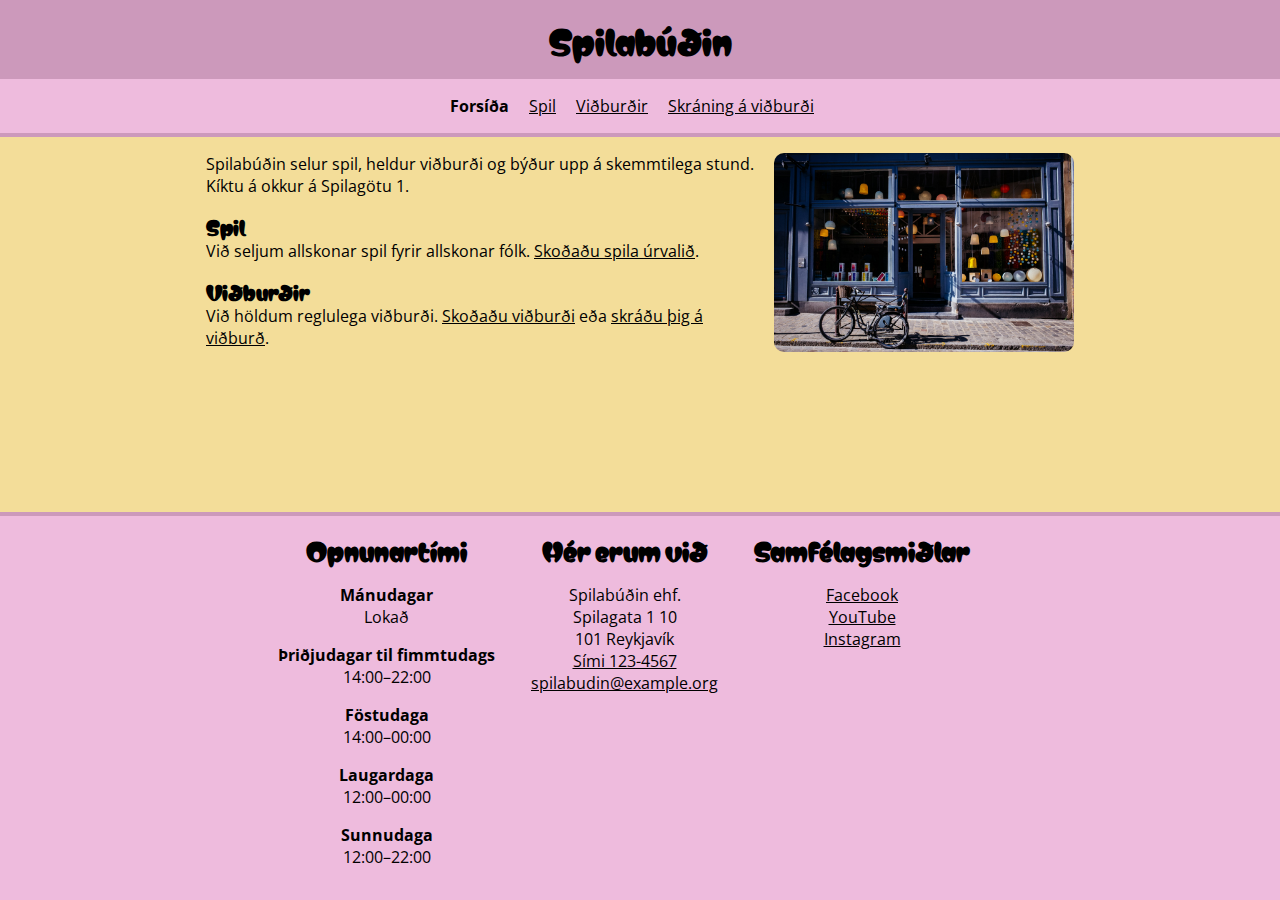
==== index.html @ ceada81b "First commit, nota sýnilaus kennara" ====
<!DOCTYPE html>
<html lang="is">

<head>
  <meta charset="utf-8">
  <title>Spilabúðin</title>
  <link rel="stylesheet" href="./styles.css">
  <meta name="description"
    content="Spilabúðin selur spil, heldur viðburði og býður upp á skemmtilega stund. Kíktu á okkur á Spilagötu 1.">
  <meta property="og:title" content="Spilabúðin">
  <meta property="og:description"
    content="Spilabúðin selur spil, heldur viðburði og býður upp á skemmtilega stund. Kíktu á okkur á Spilagötu 1.">
  <meta property="og:image" content="./myndir/sharing.jpg">
</head>

<body>
  <div class="wrapper">
    <header>
      <h1>Spilabúðin</h1>
    </header>

    <p class="sr-only"><a href="#efni">Beint í efni</a></p>

    <nav>
      <ul>
        <li><strong>Forsíða</strong></li>
        <li><a href="sidur/spil.html">Spil</a></li>
        <li><a href="sidur/vidburdir.html">Viðburðir</a></li>
        <li><a href="sidur/skraning.html">Skráning á viðburði</a></li>
      </ul>
    </nav>

    <main id="efni">
      <div class="content">
        <img src="./myndir/spilabudin.jpg"
          alt="Inngangur að Spilabúðinni, blámálað hús með stórum gluggum. Í gluggunum eru litríkir hlutir. Fyrir framan húsið er hjól.">

        <p>Spilabúðin selur spil, heldur viðburði og býður upp á skemmtilega stund. Kíktu á okkur á Spilagötu 1.</p>
        <section>
          <h3>Spil</h3>
          <p>Við seljum allskonar spil fyrir allskonar fólk. <a href="./sidur/spil.html">Skoðaðu spila úrvalið</a>.</p>
        </section>

        <section>
          <h3>Viðburðir</h3>
          <p>Við höldum reglulega viðburði. <a href="./sidur/vidburdir.html">Skoðaðu viðburði</a> eða <a
              href="./sidur/skraning.html">skráðu þig á viðburð</a>.</p>
        </section>
      </div>
    </main>

    <footer>
      <section>
        <h2>Opnunartími</h2>
        <dl>
          <dt>Mánudagar</dt>
          <dd>Lokað</dd>
          <dt>Þriðjudagar til fimmtudags</dt>
          <dd>14:00–22:00</dd>
          <dt>Föstudaga</dt>
          <dd>14:00–00:00</dd>
          <dt>Laugardaga</dt>
          <dd>12:00–00:00</dd>
          <dt>Sunnudaga</dt>
          <dd>12:00–22:00</dd>
        </dl>
      </section>

      <section>
        <h2>Hér erum við</h2>
        <ul>
          <li>Spilabúðin ehf.</li>
          <li>Spilagata 1 10</li>
          <li>101 Reykjavík</li>
          <li><a href="tel:1234567">Sími 123-4567</a></li>
          <li>
            <a href="mailto:spilabudin@example.org">spilabudin@example.org</a>
          </li>
        </ul>
      </section>

      <section>
        <h2>Samfélagsmiðlar</h2>
        <ul>
          <li><a href="https://www.facebook.com/HaskoliIslands/">Facebook</a></li>
          <li><a href="https://www.youtube.com/user/HIvarp">YouTube</a></li>
          <li><a href="https://www.instagram.com/haskoli_islands/">Instagram</a></li>
        </ul>
      </section>
    </footer>
  </div>

</body>

</html>
---- styles.css ----
/* Setjum inn „reset“ sem fjarlægir margin og padding af öllu */
* {
  margin: 0;
  padding: 0;
}

/* Reiknum stærð á öllum boxum sem border-box */
html {
  box-sizing: border-box;
}
/* og látum erfast á allt */
*,
*:before,
*:after {
  box-sizing: inherit;
}

/* hjálpar class sem felur sjónrænt en skjálesarar lesa */
.sr-only:not(:focus):not(:active) {
  clip: rect(0 0 0 0);
  clip-path: inset(50%);
  height: 1px;
  overflow: hidden;
  position: absolute;
  white-space: nowrap;
  width: 1px;
}

/* Almennt */

/** Letur og stærðir **/

/*** Grunnstærð er 16px ***/
html {
  font-size: 16px;
}

/*** Leturgerðir sem við sækjum úr fonts/ möppu ***/
@font-face {
  font-family: 'Matemasie-Regular';
  font-style: normal;
  font-weight: 400;
  src: url('./fonts/Matemasie-Regular.ttf') format('woff2');
}

@font-face {
  font-family: 'Open Sans';
  font-style: normal;
  font-weight: 400;
  src: url('./fonts/OpenSans-VariableFont_wdth\,wght.ttf') format('woff2');
}

@font-face {
  font-family: 'Open Sans';
  font-weight: 700;
  src: url('./fonts/OpenSans-VariableFont_wdth\,wght.ttf') format('woff2');
}

/*** Allt meginmál notar open sans ***/
html,
input,
select,
button {
  font-family: 'Open Sans', Arial, Helvetica, sans-serif;
}

/*** Allar fyrirsagnir nota Matemasie regular ***/
h1,
h2,
h3,
legend {
  font-family: 'Matemasie-Regular', 'Comic Sans MS', cursive;
}

/** Lætur myndir aldrei taka meira pláss en foreldri skilgreinir **/
img {
  max-width: 100%;
}

/** Litur á hlekkjum erfist frá foreldri **/
a {
  color: inherit;
}

/** „Til baka á forsíðu“ hlekkur **/
.back {
  margin-top: 1em;
}

/**
 * Eftirfarandi setur upp grunn umbrot (layout) síðu með flexbox.
 * Við förum yfir flexbox í viku 4 en þangað til er hægt að nota þetta
 * sem grunn og án breytinga.
 * Athugið að til þess að þetta virki þar að setja <div class="wrapper"> utan um allt efni 
 * innan <body>.
 */
.wrapper {
  display: flex;
  flex-direction: column;
  width: 100%;
  min-height: 100vh;

  background-color: #f3dd99;
}

.wrapper main {
  flex: 1;
}

/* Það sem fylgir er tillaga að uppbyggingu á selectorum fyrir verkefnið */

/** Haus á síðum **/

header {
  padding: 1em 1.5em;
  background-color: #cc99bb;
  text-align: center;
}

/** Valmynd **/

nav {
  margin-bottom: 1rem;
  padding: 1rem;
  border-bottom: 4px solid #cc99bb;

  background-color: #eebbdd;
}

nav ul {
  list-style: none;
  text-align: center;
}

nav ul li {
  display: inline-block;
  margin-right: 1rem;
}

/** Meginmál og efni forsíðu **/

main {
  margin: 0 auto 2em auto;
  padding-left: 1rem;
  padding-right: 1rem;
  width: 100%;
  max-width: 900px;
}

main p,
main section {
  margin-bottom: 1rem;
}

main img {
  float: right;
  margin-left: 1rem;
  margin-bottom: 1rem;
  max-width: 300px;
  border-radius: 10px;
}

/** Fótur **/

footer {
  padding: 1rem;
  border-top: 4px solid #cc99bb;
  background-color: #eebbdd;
  text-align: center;
}

footer > section {
  display: inline-block;
  vertical-align: top;
  max-width: 250px;
  margin-right: 2em;
}

footer ul {
  list-style: none;
}

footer h2 {
  margin-bottom: 1rem;
}

/*** Opnunartími ***/

dt {
  font-weight: bold;
}

dd {
  margin-bottom: 1rem;
}

/** Spilasíða, töflustílar **/

table {
  margin-bottom: 1rem;
  border-spacing: 0;
}

table th,
table td {
  padding: 0.5rem;
  text-align: left;
}

table tr th:first-child,
table tr td:first-child {
  border-top-left-radius: 5px;
  border-bottom-left-radius: 5px;
}

table tr th:last-child,
table tr td:last-child {
  border-top-right-radius: 5px;
  border-bottom-right-radius: 5px;
}

table tbody tr:nth-child(2n + 1) {
  background-color: #eebbdd;
}

table img {
  width: 100%;
  min-width: 200px;
}

table td:last-child {
  white-space: nowrap;
}

/** Viðburðir **/

.event {
  clear: left;

  width: 100%;
  margin-bottom: 2rem;
}

.event .title {
  margin-bottom: 1rem;
}

.event .content {
  width: 100%;
}

.event img {
  float: left;

  margin-right: 1rem;
  margin-bottom: 1rem;
}

.event .register {
  clear: both;
}

/** Skráningarform **/

fieldset {
  margin-bottom: 1rem;
  border: 0;
}

fieldset legend {
  margin-bottom: 1rem;
  font-size: 1.5rem;
}

fieldset div {
  width: 100%;
  max-width: 400px;
  margin-bottom: 1rem;
}

fieldset div label {
  display: block;
}

fieldset input,
fieldset select,
fieldset textarea {
  padding: 0.5rem;
  width: 100%;
  border: 1px solid #000000;

  background-color: #ffffff;
}

fieldset input[type='checkbox'] {
  display: inline-block;
  margin-right: 0.5rem;
  width: auto;
}

form button {
  display: inline-block;
  padding: 0.5rem 1rem;
  border-radius: 5px;
  border-width: 1px;
  background-color: #eebbdd;
}
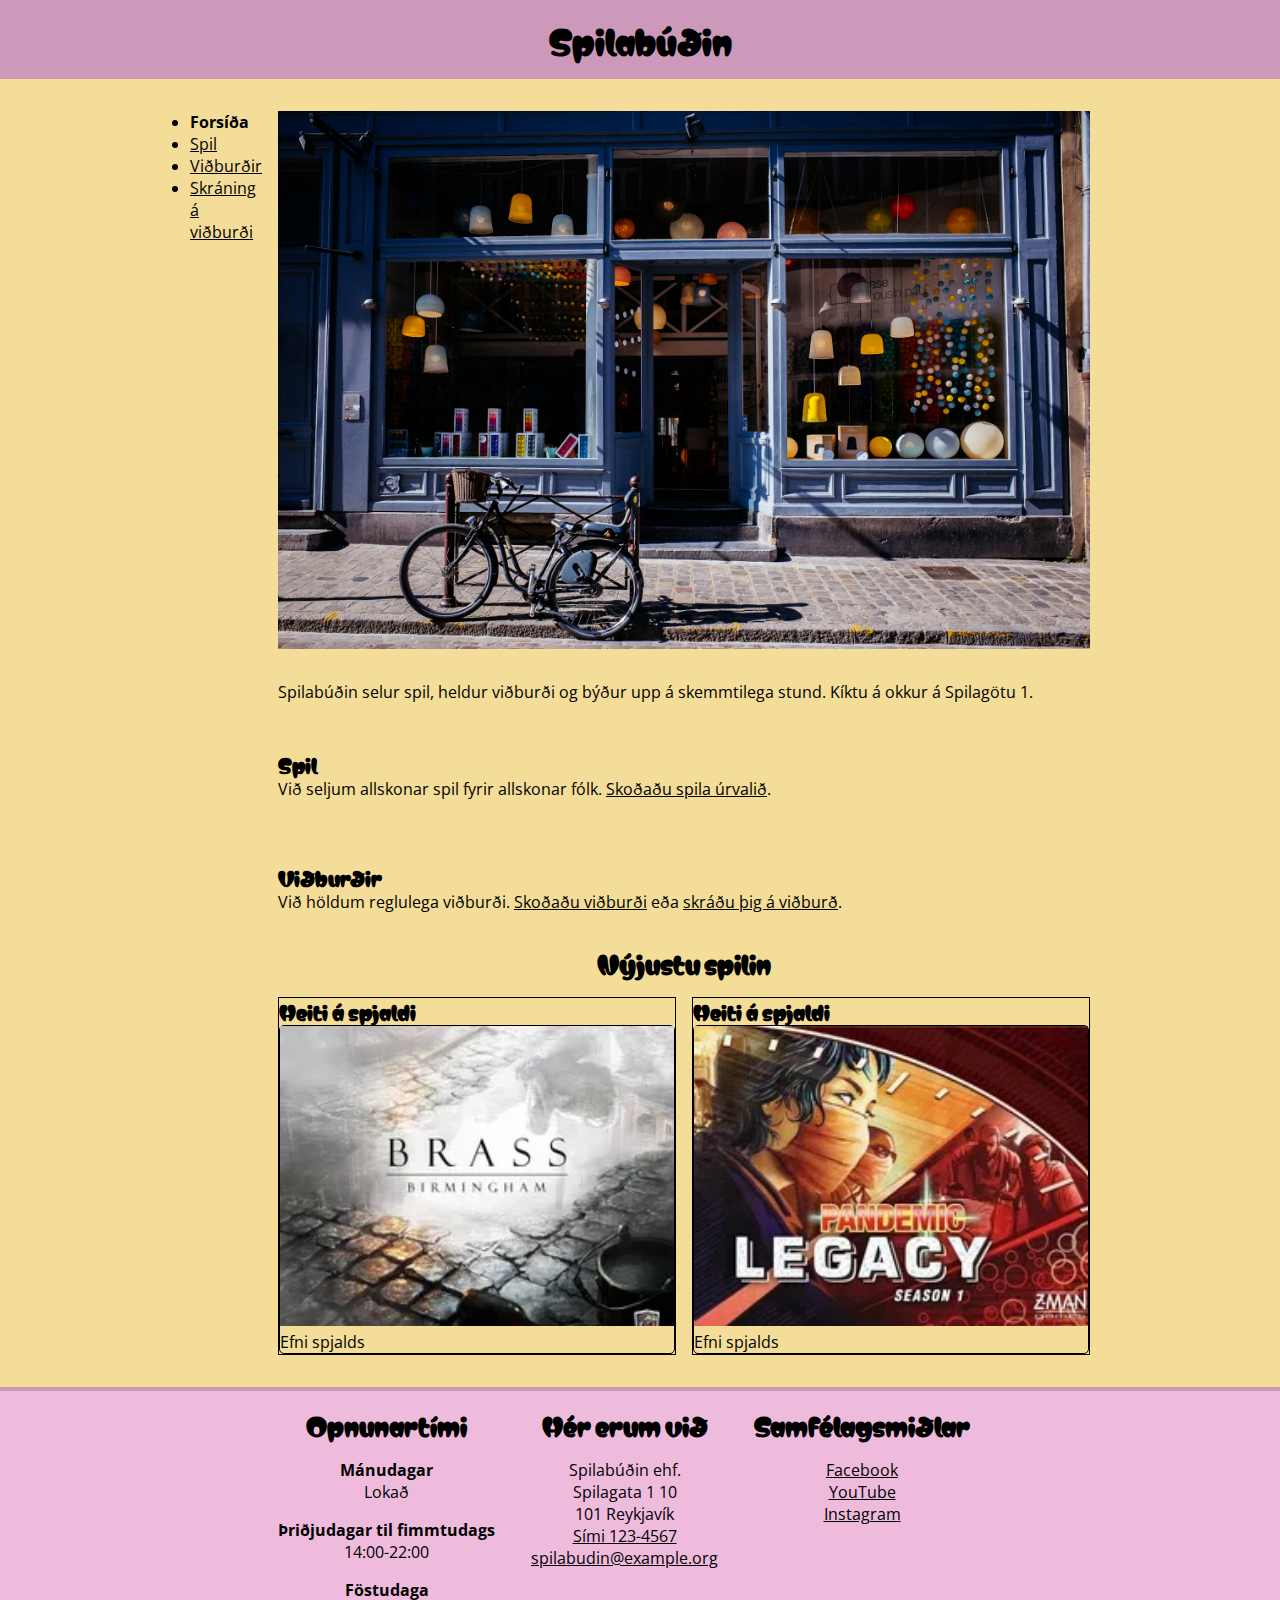
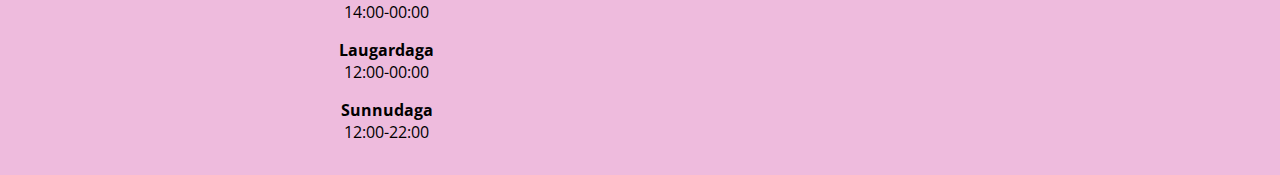
==== commit cf4e3181: "Breytingar eftir fyrirlestur 5.3" ====
--- a/index.html
+++ b/index.html
@@ -21,33 +21,62 @@
 
     <p class="sr-only"><a href="#efni">Beint í efni</a></p>
 
-    <nav>
-      <ul>
-        <li><strong>Forsíða</strong></li>
-        <li><a href="sidur/spil.html">Spil</a></li>
-        <li><a href="sidur/vidburdir.html">Viðburðir</a></li>
-        <li><a href="sidur/skraning.html">Skráning á viðburði</a></li>
-      </ul>
-    </nav>
+    <div class="wrapper-content">
+      <nav>
+        <ul>
+          <li><strong>Forsíða</strong></li>
+          <li><a href="sidur/spil.html">Spil</a></li>
+          <li><a href="sidur/vidburdir.html">Viðburðir</a></li>
+          <li><a href="sidur/skraning.html">Skráning á viðburði</a></li>
+        </ul>
+      </nav>
 
-    <main id="efni">
-      <div class="content">
-        <img src="./myndir/spilabudin.jpg"
-          alt="Inngangur að Spilabúðinni, blámálað hús með stórum gluggum. Í gluggunum eru litríkir hlutir. Fyrir framan húsið er hjól.">
+      <main id="efni">
+        <div class="content">
+          <img src="./myndir/spilabudin.jpg"
+            alt="Inngangur að Spilabúðinni, blámálað hús með stórum gluggum. Í gluggunum eru litríkir hlutir. Fyrir framan húsið er hjól.">
 
-        <p>Spilabúðin selur spil, heldur viðburði og býður upp á skemmtilega stund. Kíktu á okkur á Spilagötu 1.</p>
-        <section>
-          <h3>Spil</h3>
-          <p>Við seljum allskonar spil fyrir allskonar fólk. <a href="./sidur/spil.html">Skoðaðu spila úrvalið</a>.</p>
-        </section>
+          <p>Spilabúðin selur spil, heldur viðburði og býður upp á skemmtilega stund. Kíktu á okkur á Spilagötu 1.</p>
+          <section>
+            <h3>Spil</h3>
+            <p>
+              Við seljum allskonar spil fyrir allskonar fólk. 
+              <a href="./sidur/spil.html">Skoðaðu spila úrvalið</a>.
+            </p>
+          </section>
 
-        <section>
-          <h3>Viðburðir</h3>
-          <p>Við höldum reglulega viðburði. <a href="./sidur/vidburdir.html">Skoðaðu viðburði</a> eða <a
-              href="./sidur/skraning.html">skráðu þig á viðburð</a>.</p>
-        </section>
-      </div>
-    </main>
+          <section>
+            <h3>Viðburðir</h3>
+            <p>
+              Við höldum reglulega viðburði. 
+              <a href="./sidur/vidburdir.html">Skoðaðu viðburði</a> eða 
+              <a href="./sidur/skraning.html">skráðu þig á viðburð</a>.
+            </p>
+          </section>
+        </div>
+
+        <div class="cards">
+          <h2 class="title">Nýjustu spilin</h2>
+          <div class="content">
+            <section class="card">
+              <h3 class="title">Heiti á spjaldi</h3>
+              <div class="content">
+                <div class="image"><img src="myndir/brass.jpg" alt=""></div>
+                <div class="text">Efni spjalds</div>
+              </div>
+            </section>
+            
+            <section class="card">
+              <h3 class="title">Heiti á spjaldi</h3>
+              <div class="content">
+                <div class="image"><img src="myndir//pandemic.jpg" alt=""></div>
+                <div class="text">Efni spjalds</div>
+              </div>
+            </section>
+          </div>
+        </div>
+      </main>
+    </div>
 
     <footer>
       <section>
@@ -56,13 +85,13 @@
           <dt>Mánudagar</dt>
           <dd>Lokað</dd>
           <dt>Þriðjudagar til fimmtudags</dt>
-          <dd>14:00–22:00</dd>
+          <dd>14:00-22:00</dd>
           <dt>Föstudaga</dt>
-          <dd>14:00–00:00</dd>
+          <dd>14:00-00:00</dd>
           <dt>Laugardaga</dt>
-          <dd>12:00–00:00</dd>
+          <dd>12:00-00:00</dd>
           <dt>Sunnudaga</dt>
-          <dd>12:00–22:00</dd>
+          <dd>12:00-22:00</dd>
         </dl>
       </section>
 
--- a/styles.css
+++ b/styles.css
@@ -26,13 +26,53 @@
   width: 1px;
 }
 
+/* Stillingar */
+
+:root {
+  --font-size-base: 16px;
+  --font-size-headings: 1.5rem;
+
+  /* Grunn bilið okkar er 1rem == 16px */
+  --spacing: 1rem;
+
+  /* Hámarks og lágmarks breidd á efni */
+  --max-width: 1200px;
+  --min-width-image: 200px;
+  --max-width-image: 300px;
+  --max-width-footer-section: 250px;
+
+  /* Border breiddir */
+  --border-width: 1px;
+  --border-radius-regular: 5px;
+  --border-radius-image: 10px;
+  --border-regular: 1px solid #000;
+
+  /* Litir */
+  /** Litir með nafni **/
+  --color-yellow: #f3dd99;
+  --color-white: #ffffff;
+  --color-purple: #eebbdd;
+  --color-purple-dark: #cc99bb;
+
+  /** Litir með notkun **/
+  --color-background-primary: var(--color-yellow);
+  --color-background-secondary: var(--color-purple);
+  --color-background-form: var(--color-white);
+  --color-border-with-background: var(--color-purple-dark);
+
+  /* Letur stillingar */
+  --font-base-size: 1rem;
+  --font-family-base: 'Open Sans', Arial, Helvetica, sans-serif;
+  --font-family-heading: 'Matemasie-Regular', 'Comic Sans MS', cursive;
+}
+
 /* Almennt */
 
 /** Letur og stærðir **/
 
 /*** Grunnstærð er 16px ***/
 html {
-  font-size: 16px;
+  font-size: var(--font-size-base);
 }
 
 /*** Leturgerðir sem við sækjum úr fonts/ möppu ***/
@@ -61,7 +101,7 @@
 input,
 select,
 button {
-  font-family: 'Open Sans', Arial, Helvetica, sans-serif;
+  font-family: var(--font-family-base);
 }
 
 /*** Allar fyrirsagnir nota Matemasie regular ***/
@@ -69,7 +109,7 @@
 h2,
 h3,
 legend {
-  font-family: 'Matemasie-Regular', 'Comic Sans MS', cursive;
+  font-family: var(--font-family-heading);
 }
 
 /** Lætur myndir aldrei taka meira pláss en foreldri skilgreinir **/
@@ -84,7 +124,7 @@
 
 /** „Til baka á forsíðu“ hlekkur **/
 .back {
-  margin-top: 1em;
+  margin-top: var(--spacing);
 }
 
 /**
@@ -97,14 +137,25 @@
 .wrapper {
   display: flex;
   flex-direction: column;
+  align-items: center;
+  gap: var(--spacing);
+
   width: 100%;
   min-height: 100vh;
 
-  background-color: #f3dd99;
-}
-
-.wrapper main {
+  background-color: var(--color-background-primary);
+}
+
+.wrapper .wrapper-content {
+  margin-top: var(--spacing);
   flex: 1;
+}
+
+.wrapper-content {
+  display: flex;
+  gap: var(--spacing);
+  width: 100%;
+  max-width: 900px;
 }
 
 /* Það sem fylgir er tillaga að uppbyggingu á selectorum fyrir verkefnið */
@@ -113,38 +164,24 @@
 
 header {
   padding: 1em 1.5em;
+  width: 100%;
   background-color: #cc99bb;
   text-align: center;
 }
 
 /** Valmynd **/
 
-nav {
-  margin-bottom: 1rem;
-  padding: 1rem;
-  border-bottom: 4px solid #cc99bb;
-
-  background-color: #eebbdd;
-}
-
-nav ul {
-  list-style: none;
-  text-align: center;
-}
-
-nav ul li {
-  display: inline-block;
-  margin-right: 1rem;
-}
 
 /** Meginmál og efni forsíðu **/
 
 main {
-  margin: 0 auto 2em auto;
-  padding-left: 1rem;
-  padding-right: 1rem;
-  width: 100%;
-  max-width: 900px;
+  
+}
+
+main > .content {
+  display: flex;
+  flex-direction: column;
+  gap: calc(var(--spacing) * 2);
 }
 
 main p,
@@ -152,18 +189,92 @@
   margin-bottom: 1rem;
 }
 
-main img {
+/* main img {
   float: right;
   margin-left: 1rem;
   margin-bottom: 1rem;
   max-width: 300px;
   border-radius: 10px;
+} */
+
+/*** Inngangsefni á forsíðu ***/
+
+/* TODO nota úr sýnilausn eða þinni lausn, hér þarf að aðlaga,
+hugsanlega setja nýjan flex container utan um bæði þetta og .cards */
+
+/** Cards **/
+
+.cards {
+  display: flex;
+  flex-direction: column;
+  gap: var(--spacing);
+}
+
+.cards > .title {
+  width: 100%;
+  text-align: center;
+}
+
+.cards > .content {
+  display: flex;
+  gap: var(--spacing);
+  width: 100%;
+}
+
+/** Card **/
+
+.card {
+  border: var(--border-regular);
+  gap: var(--spacing);
+  width: 50%;
+}
+
+.card > .image {
+  width: 100%;
+}
+
+.card .image img {
+  /* TODO nota úr sýnilausn eða þinni lausn */
+  width: 100%;
+  height: 300px;
+  object-fit: cover;
+}
+
+.card > .content {
+  /* TODO nota úr sýnilausn eða þinni lausn */
+}
+
+/**
+ * notum nýja selectora! brotið niður
+ * .card            <- veljum öll .card
+ * :not(            <- nema, við viljum ef _ekki_...
+ *   :has(> .image) <- .image sem strangt barn .card
+ * )                <- endir á :not()
+ * > .content       <- sem er strax barn af .card
+ * Þ.e.a.s. fyrir .card sem hefur ekki .image, setja border + radíus á allt .content
+ */
+ .card:not(:has(> .image)) > .content {
+  border: var(--border-regular);
+  border-radius: var(--border-radius-regular);
+}
+
+.card > .content > .text {
+  flex: 1;
+}
+
+.card > .content > .actions {
+  display: flex;
+  justify-content: space-between;
+  gap: var(--spacing);
+
+  margin-top: var(--spacing);
 }
 
 /** Fótur **/
 
 footer {
   padding: 1rem;
+  width: 100%;
   border-top: 4px solid #cc99bb;
   background-color: #eebbdd;
   text-align: center;
@@ -304,4 +415,4 @@
   border-radius: 5px;
   border-width: 1px;
   background-color: #eebbdd;
-}
+}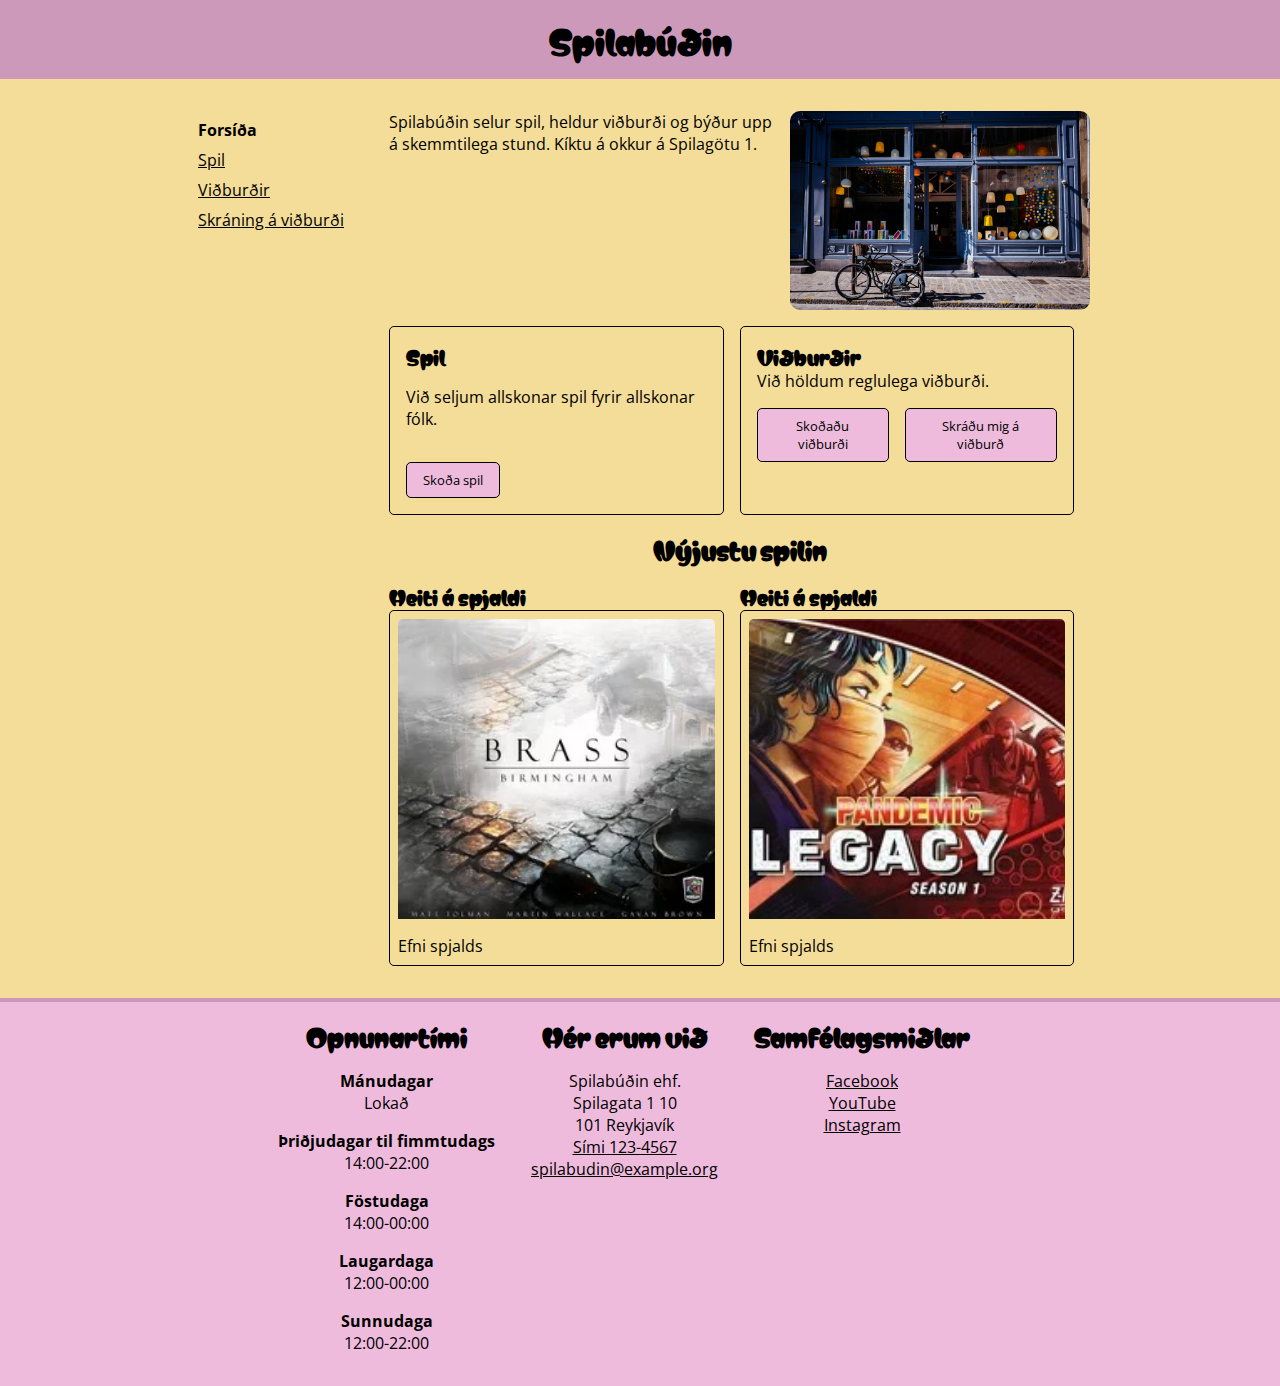
==== commit 1e0c2222: "Breytingar á nav og index, CSS" ====
--- a/index.html
+++ b/index.html
@@ -33,26 +33,35 @@
 
       <main id="efni">
         <div class="content">
-          <img src="./myndir/spilabudin.jpg"
-            alt="Inngangur að Spilabúðinni, blámálað hús með stórum gluggum. Í gluggunum eru litríkir hlutir. Fyrir framan húsið er hjól.">
-
-          <p>Spilabúðin selur spil, heldur viðburði og býður upp á skemmtilega stund. Kíktu á okkur á Spilagötu 1.</p>
-          <section>
-            <h3>Spil</h3>
-            <p>
-              Við seljum allskonar spil fyrir allskonar fólk. 
-              <a href="./sidur/spil.html">Skoðaðu spila úrvalið</a>.
-            </p>
-          </section>
-
-          <section>
-            <h3>Viðburðir</h3>
-            <p>
-              Við höldum reglulega viðburði. 
-              <a href="./sidur/vidburdir.html">Skoðaðu viðburði</a> eða 
-              <a href="./sidur/skraning.html">skráðu þig á viðburð</a>.
-            </p>
-          </section>
+          <div class="front-page">
+            <div class="image"><img src="./myndir/spilabudin.jpg"
+              alt="Inngangur að Spilabúðinni, blámálað hús með stórum gluggum. Í gluggunum eru litríkir hlutir. Fyrir framan húsið er hjól.">
+              <p>Spilabúðin selur spil, heldur viðburði og býður upp á skemmtilega stund. Kíktu á okkur á Spilagötu 1.</p>
+            </div>
+            
+            <div class="content">
+              <section class="index-spil">
+                <h3>Spil</h3>
+                <p>Við seljum allskonar spil fyrir allskonar fólk.</p>                 
+                <a href="./sidur/spil.html"><button>Skoða spil</button></a>
+              </section>
+  
+              <section class="index-vidburdir">
+                <h3>Viðburðir</h3>
+                <p>
+                  Við höldum reglulega viðburði. 
+                </p>
+                <div class="vidburdir-buttons">
+                  <section class="button">
+                    <a href="./sidur/vidburdir.html"><button>Skoðaðu viðburði</button></a>
+                  </section>
+                  <section class="button">
+                    <a href="./sidur/skraning.html"><button>Skráðu mig á viðburð</button></a>
+                  </section>
+                </div>         
+              </section>
+            </div>
+          </div>
         </div>
 
         <div class="cards">
--- a/styles.css
+++ b/styles.css
@@ -104,6 +104,20 @@
   font-family: var(--font-family-base);
 }
 
+button {
+  border: solid 1px #000;
+  display: inline-block;
+  padding: 0.5rem 1rem;
+  border-radius: 5px;
+  border-width: 1px;
+  background-color: #eebbdd;
+  cursor: pointer;
+}
+
+button:hover {
+  background-color: var(--color-border-with-background);
+}
+
 /*** Allar fyrirsagnir nota Matemasie regular ***/
 h1,
 h2,
@@ -171,6 +185,18 @@
 
 /** Valmynd **/
 
+nav {
+  flex: 0 1 200px;
+}
+
+nav ul {
+  list-style: none;
+}
+
+nav ul li {
+  margin: 0.5rem;
+}
+
 
 /** Meginmál og efni forsíðu **/
 
@@ -189,15 +215,43 @@
   margin-bottom: 1rem;
 }
 
-/* main img {
+/*** Inngangsefni á forsíðu ***/
+
+.front-page {
+  display: flex;
+  flex-direction: column;
+}
+
+.front-page .image img {
   float: right;
+  display: block;
   margin-left: 1rem;
   margin-bottom: 1rem;
   max-width: 300px;
   border-radius: 10px;
-} */
-
-/*** Inngangsefni á forsíðu ***/
+}
+
+.front-page > .content {
+  display: flex;
+  gap: var(--spacing);
+  width: 100%;
+}
+
+.index-spil,
+.index-vidburdir {
+  width: calc(50% - var(--spacing));
+  display: flex;
+  flex-direction: column;
+  padding: var(--spacing);
+  border: var(--border-regular);
+  border-radius: var(--border-radius-regular);
+}
+
+.index-spil,
+.index-vidburdir .vidburdir-buttons {
+  display: flex;
+  gap: var(--spacing);
+}
 
 /* TODO nota úr sýnilausn eða þinni lausn, hér þarf að aðlaga,
 hugsanlega setja nýjan flex container utan um bæði þetta og .cards */
@@ -224,9 +278,10 @@
 /** Card **/
 
 .card {
-  border: var(--border-regular);
-  gap: var(--spacing);
-  width: 50%;
+  display: flex;
+  flex-direction: column;
+
+  width: calc(50% - var(--spacing));
 }
 
 .card > .image {
@@ -234,14 +289,28 @@
 }
 
 .card .image img {
-  /* TODO nota úr sýnilausn eða þinni lausn */
+  display: block;
+
+  border-top-left-radius: var(--border-radius-regular);
+  border-top-right-radius: var(--border-radius-regular);
   width: 100%;
   height: 300px;
   object-fit: cover;
+  object-position: 50% 50%;
 }
 
 .card > .content {
-  /* TODO nota úr sýnilausn eða þinni lausn */
+  flex: 1;
+
+  display: flex;
+  flex-direction: column;
+  gap: var(--spacing);
+
+  padding: calc(var(--spacing) / 2);
+  border: var(--border-regular);
+  border-top: 0;
+  border-bottom-left-radius: var(--border-radius-regular);
+  border-bottom-right-radius: var(--border-radius-regular);
 }
 
 /**
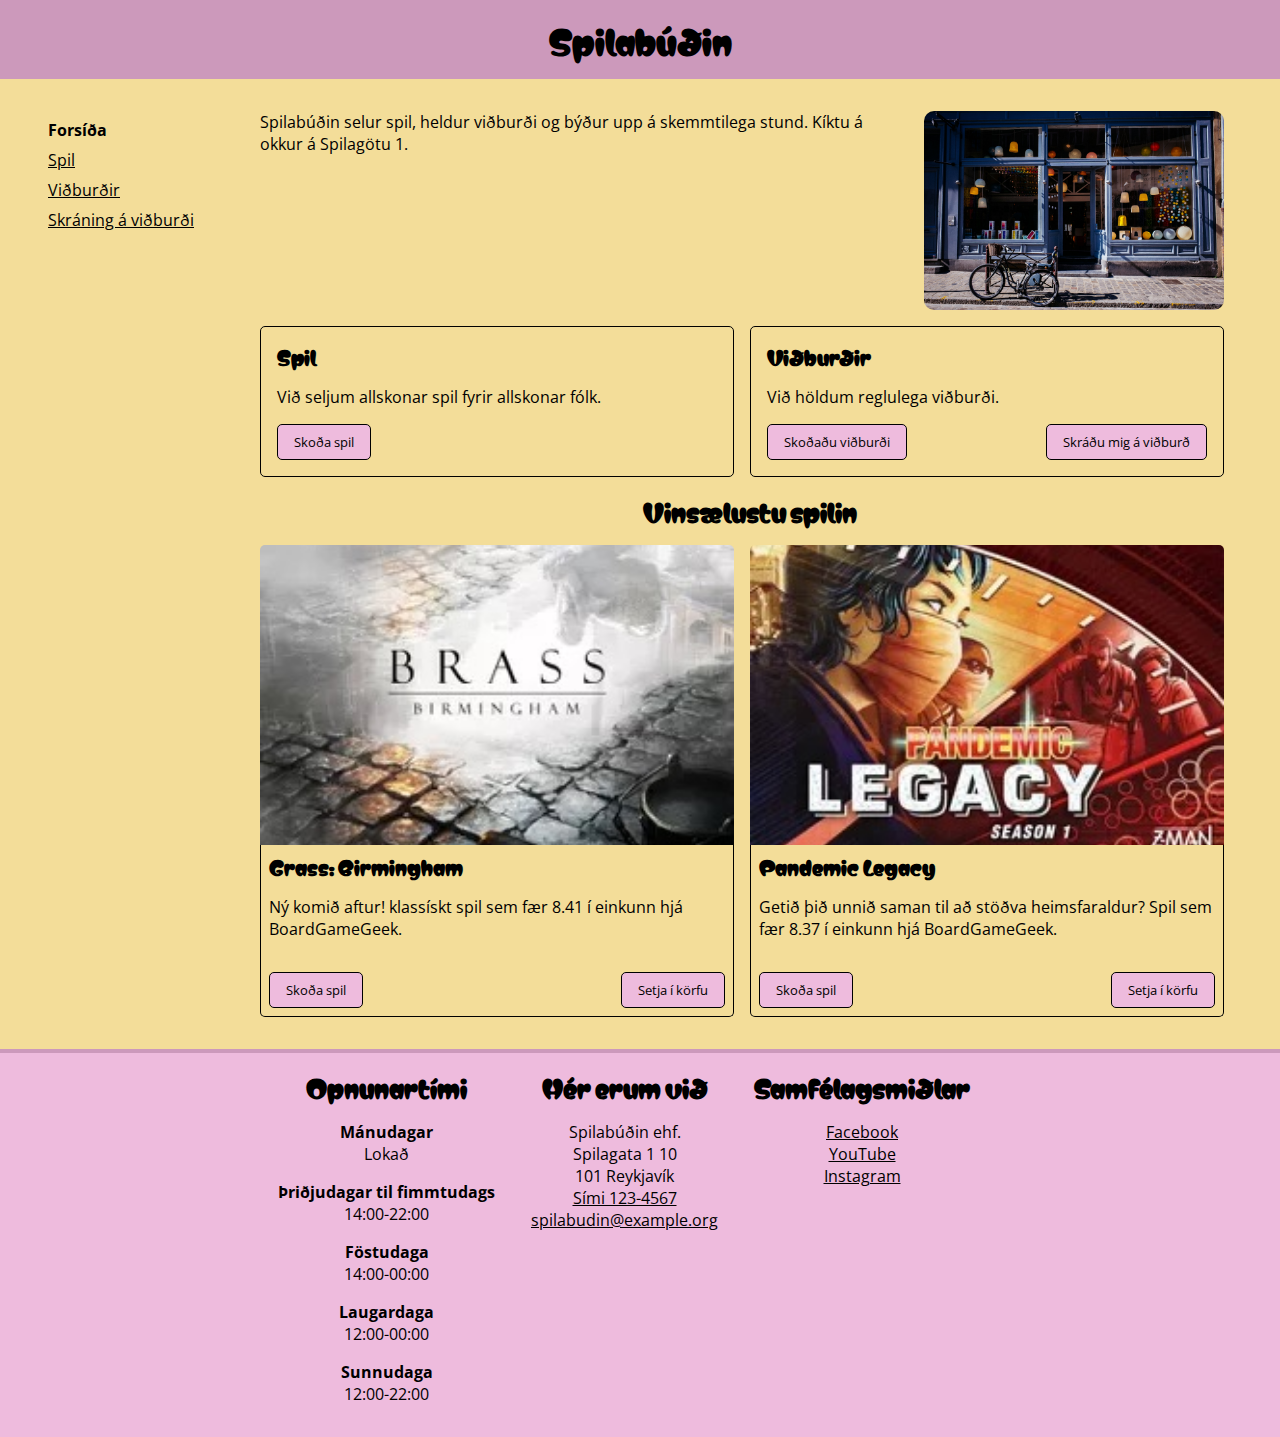
==== commit c941f4a3: "index og skraning" ====
--- a/index.html
+++ b/index.html
@@ -42,22 +42,20 @@
             <div class="content">
               <section class="index-spil">
                 <h3>Spil</h3>
-                <p>Við seljum allskonar spil fyrir allskonar fólk.</p>                 
+                <div class="text">
+                  Við seljum allskonar spil fyrir allskonar fólk.
+                </div>                 
                 <a href="./sidur/spil.html"><button>Skoða spil</button></a>
               </section>
   
               <section class="index-vidburdir">
                 <h3>Viðburðir</h3>
-                <p>
+                <div class="text">
                   Við höldum reglulega viðburði. 
-                </p>
-                <div class="vidburdir-buttons">
-                  <section class="button">
-                    <a href="./sidur/vidburdir.html"><button>Skoðaðu viðburði</button></a>
-                  </section>
-                  <section class="button">
-                    <a href="./sidur/skraning.html"><button>Skráðu mig á viðburð</button></a>
-                  </section>
+                </div>
+                <div class="actions">                 
+                  <a href="./sidur/vidburdir.html"><button>Skoðaðu viðburði</button></a>                 
+                  <a href="./sidur/skraning.html"><button>Skráðu mig á viðburð</button></a>                 
                 </div>         
               </section>
             </div>
@@ -65,21 +63,39 @@
         </div>
 
         <div class="cards">
-          <h2 class="title">Nýjustu spilin</h2>
+          <h2 class="title">Vinsælustu spilin</h2>
           <div class="content">
             <section class="card">
-              <h3 class="title">Heiti á spjaldi</h3>
+              <div class="image">
+                <img src="myndir/brass.jpg" alt="">
+              </div>
               <div class="content">
-                <div class="image"><img src="myndir/brass.jpg" alt=""></div>
-                <div class="text">Efni spjalds</div>
+                <h3 class="title">Grass: Birmingham</h3>
+                <div class="text">
+                  Ný komið aftur! klassískt spil sem fær 8.41 í einkunn
+                  hjá BoardGameGeek.
+                </div>
+                <div class="actions">
+                  <a href="/sidur/spil.html"><button>Skoða spil</button></a>
+                  <a href="#"><button>Setja í körfu</button></a>
+                </div>
               </div>
             </section>
             
             <section class="card">
-              <h3 class="title">Heiti á spjaldi</h3>
+              <div class="image">
+                <img src="myndir/pandemic.jpg" alt="">
+              </div>
               <div class="content">
-                <div class="image"><img src="myndir//pandemic.jpg" alt=""></div>
-                <div class="text">Efni spjalds</div>
+                <h3 class="title">Pandemic Legacy</h3>
+                <div class="text">
+                  Getið þið unnið saman til að stöðva heimsfaraldur?
+                  Spil sem fær 8.37 í einkunn hjá BoardGameGeek.
+                </div>
+                <div class="actions">
+                  <a href="/sidur/spil.html"><button>Skoða spil</button></a>
+                  <a href="#"><button>Setja í körfu</button></a>
+                </div>
               </div>
             </section>
           </div>
--- a/styles.css
+++ b/styles.css
@@ -169,7 +169,7 @@
   display: flex;
   gap: var(--spacing);
   width: 100%;
-  max-width: 900px;
+  max-width: 1200px;
 }
 
 /* Það sem fylgir er tillaga að uppbyggingu á selectorum fyrir verkefnið */
@@ -186,7 +186,8 @@
 /** Valmynd **/
 
 nav {
-  flex: 0 1 200px;
+  flex: 0 1 250px;
+  width: 250px;
 }
 
 nav ul {
@@ -201,7 +202,7 @@
 /** Meginmál og efni forsíðu **/
 
 main {
-  
+  width: 100%;
 }
 
 main > .content {
@@ -225,6 +226,7 @@
 .front-page .image img {
   float: right;
   display: block;
+  margin-right: 1rem;
   margin-left: 1rem;
   margin-bottom: 1rem;
   max-width: 300px;
@@ -242,15 +244,20 @@
   width: calc(50% - var(--spacing));
   display: flex;
   flex-direction: column;
+  justify-content: s;
   padding: var(--spacing);
   border: var(--border-regular);
   border-radius: var(--border-radius-regular);
 }
 
 .index-spil,
-.index-vidburdir .vidburdir-buttons {
-  display: flex;
-  gap: var(--spacing);
+.index-vidburdir {
+  gap: var(--spacing);
+}
+
+.index-vidburdir .actions {
+  display: flex;
+  justify-content: space-between;
 }
 
 /* TODO nota úr sýnilausn eða þinni lausn, hér þarf að aðlaga,
@@ -280,17 +287,21 @@
 .card {
   display: flex;
   flex-direction: column;
-
   width: calc(50% - var(--spacing));
 }
 
 .card > .image {
   width: 100%;
+}
+
+.card .image {
+  
 }
 
 .card .image img {
   display: block;
-
+  padding: 0;
+  margin: 0;
   border-top-left-radius: var(--border-radius-regular);
   border-top-right-radius: var(--border-radius-regular);
   width: 100%;
@@ -442,9 +453,32 @@
 
 /** Skráningarform **/
 
+.form-vidburdur {
+  display: flex;
+  flex-direction: column;
+  max-width: 100%;
+}
+
+.form-vidburdur > .content {
+  display: flex;
+  gap: var(--spacing);
+  width: 100%;
+}
+
+.fieldset-container {
+  display: flex;
+  justify-content: space-between;
+  gap: var(--spacing);
+  width: 100%;
+}
+
 fieldset {
-  margin-bottom: 1rem;
-  border: 0;
+  flex: 1;
+  margin-bottom: 1rem;
+  padding: 1rem;
+  border: var(--border-regular);
+  border-radius: var(--border-radius-regular);
+  gap: var(--spacing);
 }
 
 fieldset legend {
@@ -478,10 +512,7 @@
   width: auto;
 }
 
-form button {
-  display: inline-block;
-  padding: 0.5rem 1rem;
-  border-radius: 5px;
-  border-width: 1px;
-  background-color: #eebbdd;
-}+.fieldset-container .actions {
+  margin-top: 160px;
+  margin-bottom: 0;
+}
